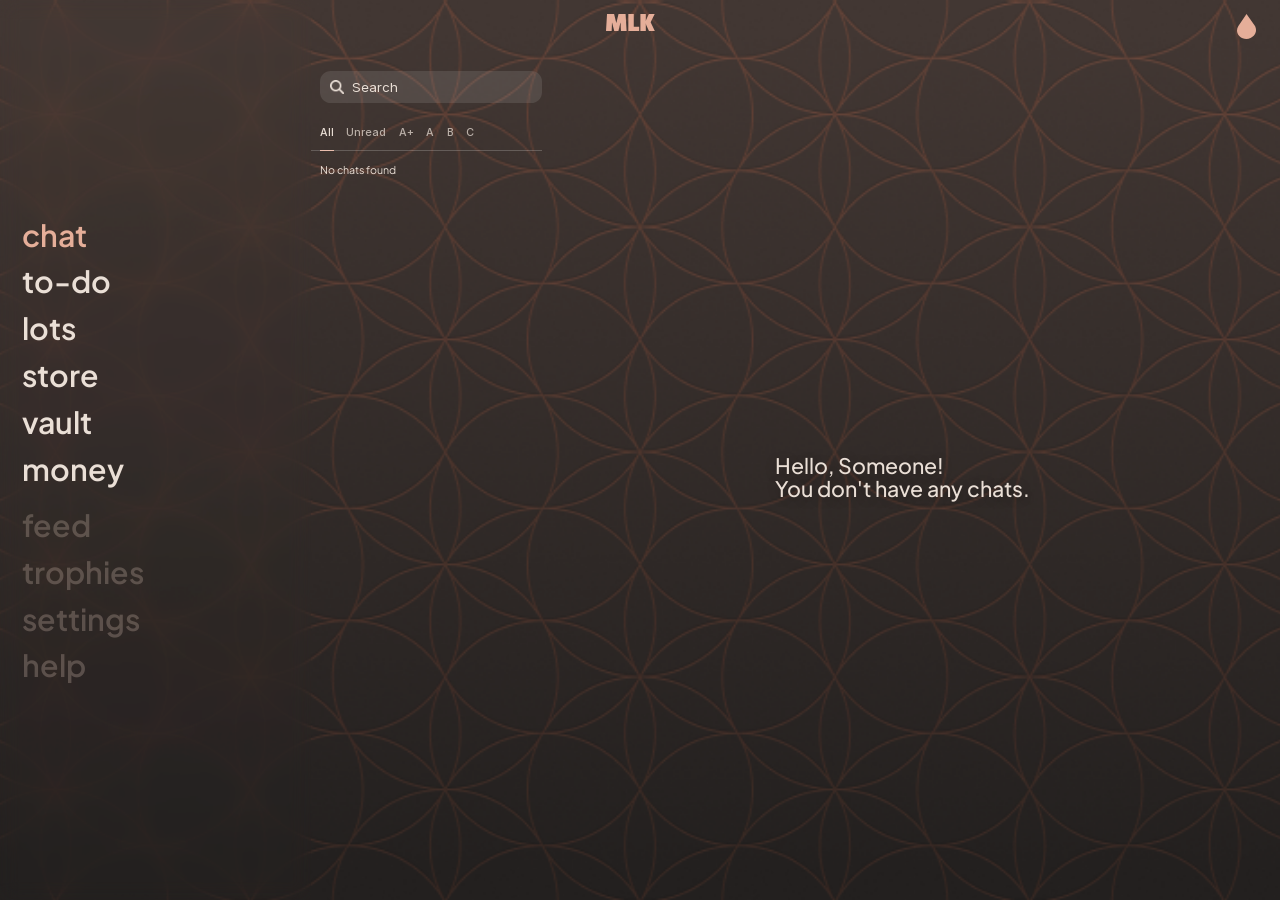
==== chat.html @ a5e42a2b "some" ====
<!doctype html>
<html lang="en">

<head>
    <meta charset="UTF-8" />
    <meta name="viewport" content="width=device-width, initial-scale=1.0" />
    <link rel="stylesheet" href="css/globals.css" />
    <link rel="stylesheet" href="css/sidebar-layout.css" />
    <link rel="stylesheet" href="css/chat.css" />
    <title>Chat</title>
</head>

<body class="generic-body">
    <main class="generic-canvas">
        <header class="page__header">
            <div></div>
            <img src="./images/mlk.svg" alt="MLK" class="page__logo" />

            <button class="generic-button-reset" type="button" aria-label="Profile indicator">
                <img class="page__droplet-icon" src="images/header-droplet.svg" alt="Droplet" />
            </button>
        </header>


        <section class="page" aria-label="Chat page">
            <aside class="page__sidebar" aria-label="Sidebar navigation">
                <nav class="navigation" aria-label="Main sections">
                    <ul class="generic-list-reset">
                        <li class="navigation__item navigation__item_group_1">
                            <a class="navigation__link navigation__link_state_active" href="chat.html">chat</a>
                        </li>
                        <li class="navigation__item navigation__item_group_1">
                            <a class="navigation__link" href="todo.html">to-do</a>
                        </li>
                        <li class="navigation__item navigation__item_group_1">
                            <a class="navigation__link" href="lots.html">lots</a>
                        </li>
                        <li class="navigation__item navigation__item_group_1">
                            <a class="navigation__link" href="store.html">store</a>
                        </li>
                        <li class="navigation__item navigation__item_group_1">
                            <a class="navigation__link" href="vault.html">vault</a>
                        </li>
                        <li class="navigation__item navigation__item_group_1">
                            <a class="navigation__link" href="money.html">money</a>
                        </li>

                        <div class="navigation__divider"></div>

                        <li class="navigation__item navigation__item_group_2">
                            <a class="navigation__link" href="feed.html">feed</a>
                        </li>
                        <li class="navigation__item navigation__item_group_2">
                            <a class="navigation__link" href="trophies.html">trophies</a>
                        </li>
                        <li class="navigation__item navigation__item_group_2">
                            <a class="navigation__link" href="settings.html">settings</a>
                        </li>
                        <li class="navigation__item navigation__item_group_2">
                            <a class="navigation__link" href="help.html">help</a>
                        </li>
                    </ul>
                </nav>
            </aside>


            <section class="page__workspace" aria-label="Chat workspace">
                <div class="page__content chat-page__content">
                    <section class="chat-toolbar" aria-label="Search and chat filters">
                        <div class="chat-toolbar__section">
                            <label class="chat-search" for="chat-search-input">
                                <img class="chat-search__icon" src="images/search-icon.png" alt="" />
                                <input id="chat-search-input" class="generic-input-reset chat-search__input" type="text"
                                    placeholder="Search" />
                            </label>
                        </div>

                        <ul class="generic-list-reset chat-filters" aria-label="Chat categories">
                            <li class="chat-filters__item chat-filters__item_state_active">All
                            </li>
                            <li class="chat-filters__item">Unread</li>
                            <li class="chat-filters__item">A+</li>
                            <li class="chat-filters__item">A</li>
                            <li class="chat-filters__item">B</li>
                            <li class="chat-filters__item">C</li>


                            <div class="chat-filters__line"></div>

                        </ul>

                        <div class="chat-toolbar__section">
                            <p class="typo typo_size_12 typo_color_primary">No chats found</p>
                        </div>
                    </section>

                    <section class="chat-content" aria-label="Chat content">
                        <div class="chat-empty-state" aria-live="polite">
                            <p class="chat-empty-state__line typo typo_size_24 typo_weight_500 typo_color_primary">
                                Hello, Someone!
                            </p>
                            <p class="chat-empty-state__line typo typo_size_24 typo_weight_500 typo_color_primary">
                                You don't have any chats.
                            </p>
                        </div>
                    </section>
                </div>
            </section>
        </section>
    </main>
</body>

</html>
---- css/globals.css ----
@import './fonts.css';


:root {
    /* Figma MLK tokens (node 395:5635) */
    /* Primary: #2C2425 | Secondary: #1F1A1B | Accent: #E3B6A5 */
    /* Text Primary: #F1EBE3 | Text Secondary: #A79A92 | Text Muted: #6B605D */
    /* Surface Glass: rgba(255, 255, 255, 0.12) | Divider: rgba(255, 255, 255, 0.2) */
    --color-primary: #2C2425;
    --color-secondary: #1F1A1B;
    --color-accent: #E5AE99;
    --color-chat-surface: var(--color-primary);
    --color-bg-primary: var(--color-primary);
    --color-bg-secondary: var(--color-secondary);
    --color-surface-soft: #5D504B;
    --color-surface-contrast: #EFE3D8;
    --color-text-primary: #EADFD6;
    --color-text-secondary: #A79A92;
    --color-text-muted: #A39187;
    --color-text-dark: #261F20;
    --color-line-soft: rgba(255, 255, 255, 0.2);
    --white-10: rgba(255, 255, 255, 0.1);
    --white-20: rgba(255, 255, 255, 0.2);
    --color-overlay-dark: rgba(0, 0, 0, 0.18);
    --shadow-soft: 0 1.2rem 3rem rgba(0, 0, 0, 0.25);

    --static-frame-width: 100%;
    --static-frame-height: 100dvh;
    --static-sidebar-width: 35rem;
}

* {
    box-sizing: border-box;
    margin: 0;
    padding: 0;
}

html {
    font-size: calc(100vw / (1920/10));
}

body {
    font-family: 'AdvancedLevel Inter', 'Segoe UI', sans-serif;
    color: var(--color-text-primary);
}

img {
    display: block;
    max-width: 100%;
}

button,
input {
    border: 0;
    font: inherit;
    color: inherit;
}

button,
a,
input,
textarea {
    transition: color 180ms ease, background-color 180ms ease, opacity 180ms ease, box-shadow 180ms ease;
}

.generic-body {
    min-width: var(--static-frame-width);
    min-height: var(--static-frame-height);
    background:
        radial-gradient(100% 140% at 0% 0%, #3B3132 0%, transparent 58%),
        linear-gradient(180deg, var(--color-bg-primary) 0%, var(--color-bg-secondary) 100%);
}

.generic-canvas {
    width: var(--static-frame-width);
    min-height: var(--static-frame-height);
    height: var(--static-frame-height);
    margin-inline: auto;
    display: flex;
    justify-content: flex-start;
    align-items: flex-start;
    overflow-x: hidden;
    position: relative;
    background-image: url("../images/bg-light.png");
    background-size: cover;
    background-position: center;
}

.generic-list-reset {
    list-style: none;
}

.generic-button-reset {
    cursor: pointer;
    border: 0;
    background: transparent;
    padding: 0;
}

.generic-button-reset:active {
    opacity: 1;
}

.generic-input-reset {
    border: 0;
    background: transparent;
    outline: none;
}

/* Shared surface helpers */
.ui-panel {
    border-radius: 2rem;
}

.ui-panel_tone_glass {
    background-color: var(--white-10);
}

.ui-scrollbar_hidden {
    -ms-overflow-style: none;
    scrollbar-width: none;
}

.ui-scrollbar_hidden::-webkit-scrollbar {
    display: none;
}

.ui-pill-button {
    border-radius: 3rem;
    cursor: pointer;
}

/* Typography system */
.typo {
    font-family: 'Plus Jakarta Sans', 'AdvancedLevel Inter', sans-serif;
    letter-spacing: 0;
}

.typo_family_inter {
    font-family: 'AdvancedLevel Inter', 'Segoe UI', sans-serif;
}

.typo_size_12 {
    font-size: 1.2rem;
    line-height: 1.44rem;
}

.typo_size_15 {
    font-size: 1.5rem;
    line-height: 1.8rem;
}

.typo_size_18 {
    font-size: 1.8rem;
    line-height: 2rem;
}

.typo_size_23 {
    font-size: 2.3rem;
    line-height: 2.5rem;
}

.typo_size_24 {
    font-size: 2.4rem;
    line-height: 2.6rem;
}

.typo_size_32 {
    font-size: 3.2rem;
    line-height: 3.3rem;
}

.typo_size_46 {
    font-size: 4.6rem;
    line-height: 4.5rem;
}

.typo_size_48 {
    font-size: 4.8rem;
    line-height: 4.5rem;
}

.typo_size_68 {
    font-size: 6.8rem;
    line-height: 6.4rem;
}

.typo_size_70 {
    font-size: 7rem;
    line-height: 6.38rem;
}

.typo_size_74 {
    font-size: 7.4rem;
    line-height: 6.4rem;
}

.typo_weight_400 {
    font-weight: 400;
}

.typo_weight_500 {
    font-weight: 500;
}

.typo_weight_700 {
    font-weight: 700;
}

.typo_color_primary {
    color: var(--color-text-primary);
}

.typo_color_secondary {
    color: var(--color-text-secondary);
}

.typo_color_dark {
    color: var(--color-text-dark);
}

.typo_color_white_muted {
    color: rgb(255, 255, 255, 50%);
}

@media screen and (max-width: 1512px) {
    html {
        font-size: calc(100vw / (1512/10));
    }
}

@media screen and (max-width: 1440px) {
    html {
        font-size: calc(100vw / (1440/10));
    }
}
---- css/sidebar-layout.css ----
.page__sidebar {
    position: relative;
    width: var(--static-sidebar-width);
    flex: 0 0 var(--static-sidebar-width);
    backdrop-filter: blur(1rem) opacity(0.9);
}

.navigation {
    padding-inline: 2.5rem;
    width: 100%;
    height: 100%;
    display: flex;
    flex-direction: column;
    justify-content: center;
    overflow-y: auto;
}

.navigation__item+.navigation__item {
    margin-top: 1rem;
}

.navigation__link {
    display: inline-block;
    text-decoration: none;
    font-size: 3.4rem;
    font-weight: 550;
    letter-spacing: 0;
    font-family: 'Plus Jakarta Sans';
    color: var(--color-text-primary);
}

.navigation__item_group_1 .navigation__link {
    color: var(--color-text-primary);
}

.navigation__item_group_2 .navigation__link {
    color: var(--color-text-muted);
    opacity: 0.4;
}

.navigation__item_group_2:hover .navigation__link {
    opacity: 1;
}

.navigation__link,
.navigation__link:visited {
    color: inherit;
}

.navigation__link.navigation__link_state_active {
    color: var(--color-accent);
    opacity: 1;
}

.navigation__link:hover {
    color: var(--color-accent);
}

.page__workspace {
    position: relative;
    width: calc(var(--static-frame-width) - var(--static-sidebar-width));
    height: 100%;
    flex: 1;
    display: flex;
    flex-direction: column;
    padding-top: 6rem;
}

.navigation__divider {
    height: 2rem;
}

.page__logo {
    height: 1.9rem;
}

.page__droplet-icon {
    width: 2.1rem;
    height: 2.8rem;
}

.page__header {
    position: fixed;
    top: 0;
    left: 0;
    width: 100%;
    height: 6rem;
    z-index: 9999;
    padding: 1.6rem 2.7rem;
    display: flex;
    justify-content: space-between;
}

.page__content {
    padding: 6rem 2rem 8rem 15rem;
}

.page {
    position: relative;
    width: var(--static-frame-width);
    height: 100%;
    display: flex;
    overflow: hidden;
}
---- css/chat.css ----
.chat-page__content {
    padding: 2rem 2rem 2rem 0;
}

.chat-toolbar {
    width: 26rem;
}

.chat-search {
    display: flex;
    align-items: center;
    gap: 0.9rem;
    height: 3.6rem;
    width: 25rem;
    padding: 1rem;
    border-radius: 1.2rem;
    background-color: var(--white-10);
    border: 0.1rem solid transparent;
}

.chat-search:focus-within {
    border-color: var(--white-20);
    box-shadow: var(--shadow-soft);
}

.chat-search__icon {
    width: 1.6rem;
    height: 1.6rem;
}

.chat-search__input {
    width: 100%;
    height: 100%;
    font-size: 1.5rem;
    font-family: "AdvancedLevel Inter";
    line-height: 1;
    color: var(--color-text-primary);
}

.chat-search__input::placeholder {
    color: var(--color-text-primary);
}

.chat-filters {
    display: flex;
    align-items: center;
    margin-block: 1.5rem;
    padding-left: 0.3rem;
    position: relative;
}

.chat-toolbar__section {
    margin-left: 1rem;
}

.chat-filters__item {
    font-size: 1.2rem;
    line-height: 1;
    color: var(--color-text-primary);
    font-weight: 500;
    margin-inline: .7rem;
    margin-block: 1.3rem;
    position: relative;
    cursor: pointer;
    opacity: 0.72;
}

.chat-filters__line {
    position: absolute;
    height: 0.1rem;
    width: 100%;
    background: var(--color-line-soft);
    left: 0;
    top: calc(100%);
}

.chat-filters__item_state_active::after {
    content: "";
    position: absolute;
    height: 0.1rem;
    width: 100%;
    background: var(--color-accent);
    left: 0;
    top: calc(100% + 1.3rem);
}

.chat-filters__item_state_active {
    color: var(--color-text-primary);
    opacity: 1;
}

.chat-empty-state {
    position: absolute;
    top: 0;
    bottom: 0;
    left: 0;
    right: 0;
    margin: auto;
    height: fit-content;
    width: fit-content;
}

.chat-empty-state__line {
    margin: 0;
    white-space: nowrap;
    text-shadow: 0 0.2rem 1.2rem rgba(0, 0, 0, 0.25);
}

.chat-page__content {
    display: flex;
    height: 100%;
}

.chat-content {
    flex: 1;
    height: 100%;
    position: relative;
}
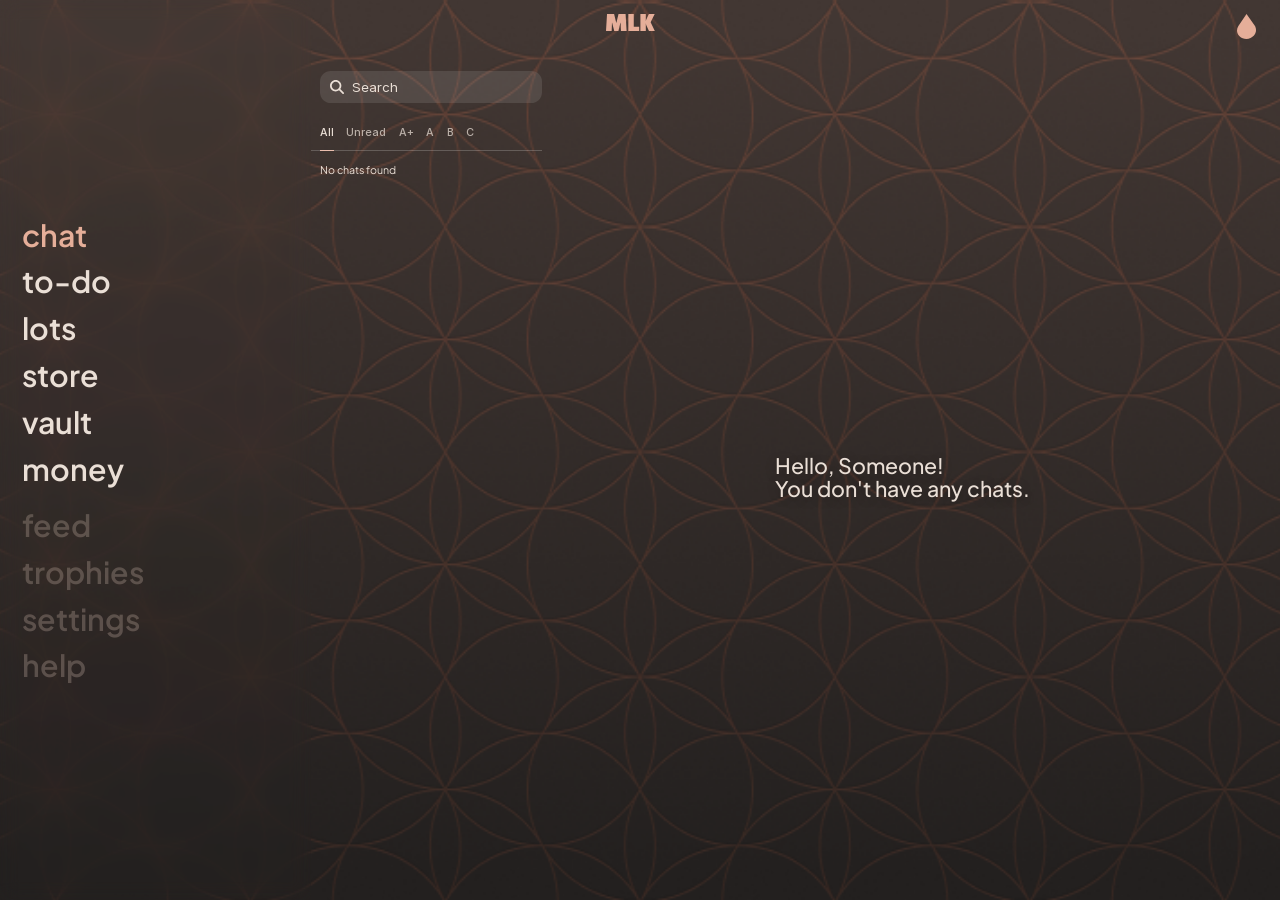
==== commit d33f6cbb: "some" ====
--- a/chat.html
+++ b/chat.html
@@ -69,7 +69,7 @@
                     <section class="chat-toolbar" aria-label="Search and chat filters">
                         <div class="chat-toolbar__section">
                             <label class="chat-search" for="chat-search-input">
-                                <img class="chat-search__icon" src="images/search-icon.png" alt="" />
+                                <img class="chat-search__icon" src="images/search-icon.svg" alt="" />
                                 <input id="chat-search-input" class="generic-input-reset chat-search__input" type="text"
                                     placeholder="Search" />
                             </label>
--- a/css/sidebar-layout.css
+++ b/css/sidebar-layout.css
@@ -7,12 +7,22 @@
 
 .navigation {
     padding-inline: 2.5rem;
+    padding-block: 2rem;
     width: 100%;
     height: 100%;
     display: flex;
     flex-direction: column;
-    justify-content: center;
+    justify-content: flex-start;
     overflow-y: auto;
+
+    &::-webkit-scrollbar {
+        display: none;
+    }
+}
+
+.navigation>.generic-list-reset {
+    width: 100%;
+    margin-block: auto;
 }
 
 .navigation__item+.navigation__item {
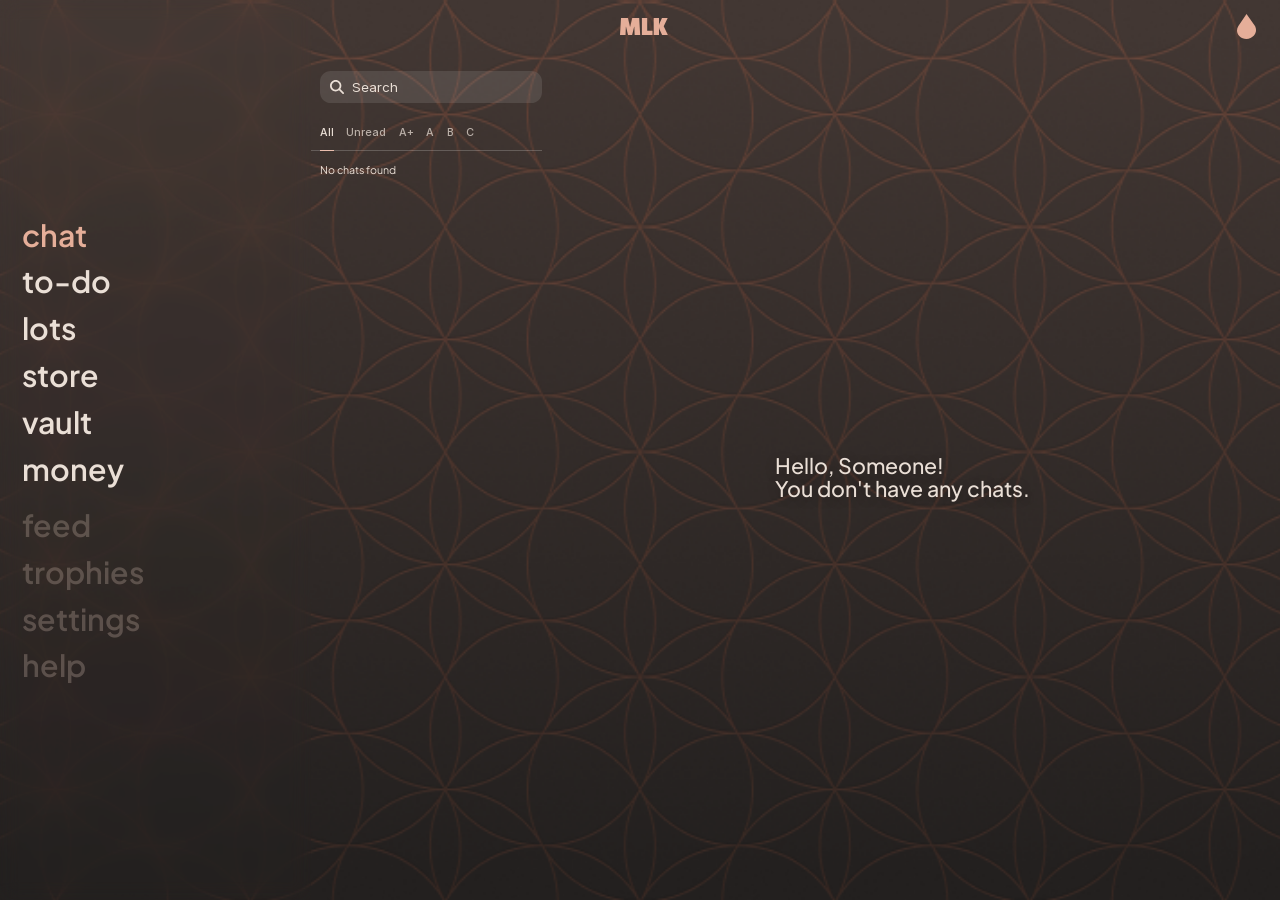
==== commit 58076470: "developed the sidebar logic" ====
--- a/chat.html
+++ b/chat.html
@@ -6,6 +6,7 @@
     <meta name="viewport" content="width=device-width, initial-scale=1.0" />
     <link rel="stylesheet" href="css/globals.css" />
     <link rel="stylesheet" href="css/sidebar-layout.css" />
+    <link rel="stylesheet" href="css/help-modal.css" />
     <link rel="stylesheet" href="css/chat.css" />
     <title>Chat</title>
 </head>
@@ -13,7 +14,12 @@
 <body class="generic-body">
     <main class="generic-canvas">
         <header class="page__header">
-            <div></div>
+            <button class="generic-button-reset layout-nav-toggle layout-nav-toggle_responsive" data-sidebar-toggle
+                type="button" aria-label="Toggle navigation menu" aria-expanded="false">
+                <span class="layout-nav-toggle__line"></span>
+                <span class="layout-nav-toggle__line"></span>
+                <span class="layout-nav-toggle__line"></span>
+            </button>
             <img src="./images/mlk.svg" alt="MLK" class="page__logo" />
 
             <button class="generic-button-reset" type="button" aria-label="Profile indicator">
@@ -22,8 +28,8 @@
         </header>
 
 
-        <section class="page" aria-label="Chat page">
-            <aside class="page__sidebar" aria-label="Sidebar navigation">
+        <section class="page" data-sidebar-layout="responsive" aria-label="Chat page">
+            <aside id="primary-sidebar" class="page__sidebar" data-sidebar-panel aria-label="Sidebar navigation">
                 <nav class="navigation" aria-label="Main sections">
                     <ul class="generic-list-reset">
                         <li class="navigation__item navigation__item_group_1">
@@ -57,7 +63,8 @@
                             <a class="navigation__link" href="settings.html">settings</a>
                         </li>
                         <li class="navigation__item navigation__item_group_2">
-                            <a class="navigation__link" href="help.html">help</a>
+                            <button class="navigation__link navigation__help-trigger generic-button-reset"
+                                type="button">help</button>
                         </li>
                     </ul>
                 </nav>
@@ -90,16 +97,16 @@
                         </ul>
 
                         <div class="chat-toolbar__section">
-                            <p class="typo typo_size_12 typo_color_primary">No chats found</p>
+                            <p class="type-12-primary">No chats found</p>
                         </div>
                     </section>
 
                     <section class="chat-content" aria-label="Chat content">
                         <div class="chat-empty-state" aria-live="polite">
-                            <p class="chat-empty-state__line typo typo_size_24 typo_weight_500 typo_color_primary">
+                            <p class="chat-empty-state__line type-24-500-primary">
                                 Hello, Someone!
                             </p>
-                            <p class="chat-empty-state__line typo typo_size_24 typo_weight_500 typo_color_primary">
+                            <p class="chat-empty-state__line type-24-500-primary">
                                 You don't have any chats.
                             </p>
                         </div>
@@ -108,6 +115,8 @@
             </section>
         </section>
     </main>
+    <script src="scripts/help-modal.js" defer></script>
+    <script src="scripts/sidebar-layout.js" defer></script>
 </body>
 
 </html>
--- a/css/globals.css
+++ b/css/globals.css
@@ -14,13 +14,31 @@
     --color-bg-secondary: var(--color-secondary);
     --color-surface-soft: #5D504B;
     --color-surface-contrast: #EFE3D8;
+    --color-surface-panel: #23201F;
+    --color-surface-panel-muted: #423733;
     --color-text-primary: #EADFD6;
     --color-text-secondary: #A79A92;
     --color-text-muted: #A39187;
     --color-text-dark: #261F20;
+    --color-highlight-blue: #0000FF;
+    --color-highlight-green: #71EB44;
+    --color-highlight-yellow: #FFDD24;
+    --color-bg-glow: #3B3132;
     --color-line-soft: rgba(255, 255, 255, 0.2);
     --white-10: rgba(255, 255, 255, 0.1);
+    --white-15: rgba(255, 255, 255, 0.15);
     --white-20: rgba(255, 255, 255, 0.2);
+    --white-30: rgba(255, 255, 255, 0.3);
+    --white-40: rgba(255, 255, 255, 0.4);
+    --white-50: rgba(255, 255, 255, 0.5);
+    --white-60: rgba(255, 255, 255, 0.6);
+    --white-70: rgba(255, 255, 255, 0.7);
+    --white-80: rgba(255, 255, 255, 0.8);
+    --white-90: rgba(255, 255, 255, 0.9);
+    --white-100: rgba(255, 255, 255, 1);
+    --black-08: rgba(0, 0, 0, 0.08);
+    --black-20: rgba(0, 0, 0, 0.2);
+    --black-25: rgba(0, 0, 0, 0.25);
     --color-overlay-dark: rgba(0, 0, 0, 0.18);
     --shadow-soft: 0 1.2rem 3rem rgba(0, 0, 0, 0.25);
 
@@ -67,7 +85,7 @@
     min-width: var(--static-frame-width);
     min-height: var(--static-frame-height);
     background:
-        radial-gradient(100% 140% at 0% 0%, #3B3132 0%, transparent 58%),
+        radial-gradient(100% 140% at 0% 0%, var(--color-bg-glow) 0%, transparent 58%),
         linear-gradient(180deg, var(--color-bg-primary) 0%, var(--color-bg-secondary) 100%);
 }
 
@@ -84,6 +102,25 @@
     background-image: url("../images/bg-light.png");
     background-size: cover;
     background-position: center;
+
+    &.dark-canvas {
+        background-image: url("../images/bg-dark.png");
+    }
+}
+
+.small-canvas {
+    width: var(--static-frame-width);
+    min-height: var(--static-frame-height);
+    height: var(--static-frame-height);
+    overflow-x: hidden;
+    position: relative;
+    background-image: url("../images/bg-light.png");
+    background-size: cover;
+    background-position: center;
+
+    &.dark-canvas {
+        background-image: url("../images/bg-dark.png");
+    }
 }
 
 .generic-list-reset {
@@ -105,6 +142,7 @@
     border: 0;
     background: transparent;
     outline: none;
+    padding: 0;
 }
 
 /* Shared surface helpers */
@@ -130,97 +168,164 @@
     cursor: pointer;
 }
 
-/* Typography system */
-.typo {
+/* Typography system: one class per text style */
+.type-12,
+.type-12-primary,
+.type-12-secondary,
+.type-12-muted,
+.type-15,
+.type-15-primary,
+.type-15-secondary,
+.type-15-muted,
+.type-15-500,
+.type-15-500-secondary,
+.type-15-500-dark,
+.type-15-700-primary,
+.type-18,
+.type-18-500-secondary,
+.type-23,
+.type-23-primary,
+.type-23-secondary,
+.type-23-500-primary,
+.type-24-500-primary,
+.type-46-500,
+.type-48-primary,
+.type-68-500,
+.type-68-500-primary,
+.type-70-500,
+.type-74-500 {
     font-family: 'Plus Jakarta Sans', 'AdvancedLevel Inter', sans-serif;
     letter-spacing: 0;
 }
 
-.typo_family_inter {
-    font-family: 'AdvancedLevel Inter', 'Segoe UI', sans-serif;
-}
-
-.typo_size_12 {
+.type-12,
+.type-12-primary,
+.type-12-secondary,
+.type-12-muted {
     font-size: 1.2rem;
     line-height: 1.44rem;
-}
-
-.typo_size_15 {
+    font-weight: 400;
+}
+
+.type-15,
+.type-15-primary,
+.type-15-secondary,
+.type-15-muted,
+.type-15-500,
+.type-15-500-secondary,
+.type-15-500-dark,
+.type-15-700-primary {
     font-size: 1.5rem;
     line-height: 1.8rem;
 }
 
-.typo_size_18 {
+.type-15,
+.type-15-primary,
+.type-15-secondary,
+.type-15-muted {
+    font-weight: 400;
+}
+
+.type-15-500,
+.type-15-500-secondary,
+.type-15-500-dark,
+.type-18-500-secondary,
+.type-23-500-primary,
+.type-24-500-primary,
+.type-46-500,
+.type-68-500,
+.type-68-500-primary,
+.type-70-500,
+.type-74-500 {
+    font-weight: 500;
+}
+
+.type-15-700-primary {
+    font-weight: 700;
+}
+
+.type-18,
+.type-18-500-secondary {
     font-size: 1.8rem;
     line-height: 2rem;
 }
 
-.typo_size_23 {
+.type-18 {
+    font-weight: 400;
+}
+
+.type-23,
+.type-23-primary,
+.type-23-secondary,
+.type-23-500-primary {
     font-size: 2.3rem;
     line-height: 2.5rem;
 }
 
-.typo_size_24 {
+.type-23,
+.type-23-primary,
+.type-23-secondary,
+.type-48-primary {
+    font-weight: 400;
+}
+
+.type-24-500-primary {
     font-size: 2.4rem;
     line-height: 2.6rem;
 }
 
-.typo_size_32 {
-    font-size: 3.2rem;
-    line-height: 3.3rem;
-}
-
-.typo_size_46 {
+.type-46-500 {
     font-size: 4.6rem;
     line-height: 4.5rem;
 }
 
-.typo_size_48 {
+.type-48-primary {
     font-size: 4.8rem;
     line-height: 4.5rem;
 }
 
-.typo_size_68 {
+.type-68-500,
+.type-68-500-primary {
     font-size: 6.8rem;
     line-height: 6.4rem;
 }
 
-.typo_size_70 {
+.type-70-500 {
     font-size: 7rem;
     line-height: 6.38rem;
 }
 
-.typo_size_74 {
+.type-74-500 {
     font-size: 7.4rem;
     line-height: 6.4rem;
 }
 
-.typo_weight_400 {
-    font-weight: 400;
-}
-
-.typo_weight_500 {
-    font-weight: 500;
-}
-
-.typo_weight_700 {
-    font-weight: 700;
-}
-
-.typo_color_primary {
+.type-12-primary,
+.type-15-primary,
+.type-15-700-primary,
+.type-23-primary,
+.type-23-500-primary,
+.type-24-500-primary,
+.type-48-primary,
+.type-68-500-primary {
     color: var(--color-text-primary);
 }
 
-.typo_color_secondary {
+.type-12-secondary,
+.type-15-secondary,
+.type-15-500-secondary,
+.type-18-500-secondary,
+.type-23-secondary {
     color: var(--color-text-secondary);
 }
 
-.typo_color_dark {
+.type-15-500-dark {
     color: var(--color-text-dark);
 }
 
-.typo_color_white_muted {
-    color: rgb(255, 255, 255, 50%);
+.type-12-muted,
+.type-15-muted {
+    color: var(--white-50);
 }
 
 @media screen and (max-width: 1512px) {
--- a/css/sidebar-layout.css
+++ b/css/sidebar-layout.css
@@ -1,23 +1,38 @@
+:root {
+    --layout-header-height: 6rem;
+    --layout-sidebar-width: var(--static-sidebar-width);
+    --layout-sidebar-compact-width: 29rem;
+    --layout-sidebar-slide-duration: 260ms;
+    --layout-toggle-duration: 220ms;
+}
+
+.page {
+    position: relative;
+    width: var(--static-frame-width);
+    height: 100%;
+    display: flex;
+    overflow: hidden;
+}
+
 .page__sidebar {
     position: relative;
-    width: var(--static-sidebar-width);
-    flex: 0 0 var(--static-sidebar-width);
+    width: var(--layout-sidebar-width);
+    flex: 0 0 var(--layout-sidebar-width);
     backdrop-filter: blur(1rem) opacity(0.9);
 }
 
 .navigation {
-    padding-inline: 2.5rem;
-    padding-block: 2rem;
     width: 100%;
     height: 100%;
+    padding: 2rem 2.5rem;
     display: flex;
     flex-direction: column;
     justify-content: flex-start;
     overflow-y: auto;
-
-    &::-webkit-scrollbar {
-        display: none;
-    }
+}
+
+.navigation::-webkit-scrollbar {
+    display: none;
 }
 
 .navigation>.generic-list-reset {
@@ -39,6 +54,11 @@
     color: var(--color-text-primary);
 }
 
+button.navigation__link {
+    appearance: none;
+    text-align: left;
+}
+
 .navigation__item_group_1 .navigation__link {
     color: var(--color-text-primary);
 }
@@ -66,27 +86,18 @@
     color: var(--color-accent);
 }
 
+.navigation__divider {
+    height: 2rem;
+}
+
 .page__workspace {
     position: relative;
-    width: calc(var(--static-frame-width) - var(--static-sidebar-width));
+    width: calc(var(--static-frame-width) - var(--layout-sidebar-width));
     height: 100%;
     flex: 1;
     display: flex;
     flex-direction: column;
-    padding-top: 6rem;
-}
-
-.navigation__divider {
-    height: 2rem;
-}
-
-.page__logo {
-    height: 1.9rem;
-}
-
-.page__droplet-icon {
-    width: 2.1rem;
-    height: 2.8rem;
+    padding-top: var(--layout-header-height);
 }
 
 .page__header {
@@ -94,21 +105,178 @@
     top: 0;
     left: 0;
     width: 100%;
-    height: 6rem;
+    height: var(--layout-header-height);
     z-index: 9999;
     padding: 1.6rem 2.7rem;
     display: flex;
+    align-items: center;
     justify-content: space-between;
+}
+
+.page__logo {
+    height: 1.9rem;
+}
+
+.page__droplet-icon {
+    width: 2.1rem;
+    height: 2.8rem;
 }
 
 .page__content {
     padding: 6rem 2rem 8rem 15rem;
 }
 
-.page {
-    position: relative;
-    width: var(--static-frame-width);
-    height: 100%;
-    display: flex;
-    overflow: hidden;
-}+.layout-nav-toggle {
+    width: 3rem;
+    height: 4rem;
+    border-radius: 1rem;
+    background-color: var(--color-surface-panel);
+    display: inline-flex;
+    align-items: center;
+    justify-content: center;
+    flex-direction: column;
+    gap: 0.3rem;
+}
+
+.layout-nav-toggle__line {
+    width: 1.2rem;
+    height: 0.2rem;
+    border-radius: 0.2rem;
+    background-color: var(--color-accent);
+    transform-origin: center;
+    transition: transform var(--layout-toggle-duration) ease, opacity var(--layout-toggle-duration) ease;
+}
+
+.layout-nav-toggle_responsive {
+    visibility: hidden;
+    pointer-events: none;
+    opacity: 0;
+}
+
+.layout-nav-toggle[aria-expanded="true"] .layout-nav-toggle__line:nth-child(1) {
+    transform: translateY(0.5rem) rotate(45deg);
+}
+
+.layout-nav-toggle[aria-expanded="true"] .layout-nav-toggle__line:nth-child(2) {
+    opacity: 0;
+}
+
+.layout-nav-toggle[aria-expanded="true"] .layout-nav-toggle__line:nth-child(3) {
+    transform: translateY(-0.5rem) rotate(-45deg);
+}
+
+.small-canvas__header {
+    display: flex;
+    align-items: center;
+    justify-content: space-between;
+    padding: 1rem 3rem;
+    width: 100%;
+    height: var(--layout-header-height);
+}
+
+.small-canvas__header-menu-button {
+    width: 3rem;
+    height: 4rem;
+    border-radius: 1rem;
+    cursor: pointer;
+    background-color: var(--color-surface-panel);
+    display: flex;
+    align-items: center;
+    justify-content: center;
+    flex-direction: column;
+    gap: 0.3rem;
+}
+
+.small-canvas__header-menu-button-line {
+    width: 1rem;
+    height: 0.2rem;
+    border-radius: 0.2rem;
+    background-color: var(--color-accent);
+}
+
+.small-canvas__header-logo {
+    width: 5.5rem;
+    height: 1.9rem;
+}
+
+.small-canvas__header-droplet-icon {
+    width: 2.1rem;
+    height: 2.8rem;
+}
+
+[data-sidebar-layout="compact"] .page__sidebar {
+    position: fixed;
+    top: var(--layout-header-height);
+    left: 0;
+    width: var(--layout-sidebar-compact-width);
+    height: calc(100dvh - var(--layout-header-height));
+    flex: none;
+    z-index: 9800;
+    transform: translateX(-105%);
+    opacity: 0;
+    pointer-events: none;
+    transition: transform var(--layout-sidebar-slide-duration) ease, opacity var(--layout-sidebar-slide-duration) ease;
+
+    mask-image: linear-gradient(to right, black 60%, transparent 100%);
+    -webkit-mask-image: linear-gradient(to right, black 60%, transparent 100%);
+}
+
+[data-sidebar-layout="compact"] .navigation {
+    padding-inline: 2rem;
+}
+
+[data-sidebar-layout="compact"] .navigation__link {
+    font-size: 3rem;
+}
+
+[data-sidebar-layout="compact"].sidebar-layout_open .page__sidebar {
+    transform: translateX(0);
+    opacity: 1;
+    pointer-events: auto;
+}
+
+/* TODO: Uncomment this as soon as the responsive layout is implemented */
+/* @media screen and (max-width: 1366px) {
+    .layout-nav-toggle_responsive {
+        visibility: visible;
+        pointer-events: auto;
+        opacity: 1;
+    }
+
+    [data-sidebar-layout="responsive"] .page__workspace {
+        width: 100%;
+    }
+
+    [data-sidebar-layout="responsive"] .page__sidebar {
+        position: fixed;
+        top: var(--layout-header-height);
+        left: 0;
+        width: var(--layout-sidebar-compact-width);
+        height: calc(100dvh - var(--layout-header-height));
+        flex: none;
+        z-index: 9800;
+        background: linear-gradient(90deg,
+                rgba(35, 32, 31, 0.92) 0%,
+                rgba(35, 32, 31, 0.78) 55%,
+                rgba(35, 32, 31, 0.58) 100%);
+        backdrop-filter: blur(1rem);
+        transform: translateX(-105%);
+        opacity: 0;
+        pointer-events: none;
+        transition: transform var(--layout-sidebar-slide-duration) ease, opacity var(--layout-sidebar-slide-duration) ease;
+    }
+
+    [data-sidebar-layout="responsive"] .navigation {
+        padding-inline: 2rem;
+    }
+
+    [data-sidebar-layout="responsive"] .navigation__link {
+        font-size: 3rem;
+    }
+
+    [data-sidebar-layout="responsive"].sidebar-layout_open .page__sidebar {
+        transform: translateX(0);
+        opacity: 1;
+        pointer-events: auto;
+    }
+} */
--- a/css/help-modal.css
+++ b/css/help-modal.css
@@ -0,0 +1,136 @@
+.messages-modal {
+    position: fixed;
+    right: 2rem;
+    bottom: 2rem;
+    width: 40rem;
+    height: 70.4rem;
+    border-radius: 2.4rem;
+    background-color: var(--color-surface-contrast);
+    display: flex;
+    flex-direction: column;
+    z-index: 10000;
+    transition: opacity 160ms ease, transform 160ms ease;
+}
+
+.messages-modal_hidden {
+    display: none;
+    opacity: 0;
+    pointer-events: none;
+    transform: translateY(1.2rem);
+}
+
+.messages-modal__header {
+    width: 100%;
+    height: 5.3rem;
+    border-radius: 2.4rem 2.4rem 0 0;
+    display: flex;
+    justify-content: space-between;
+    align-items: center;
+    padding: 1.5rem 2.3rem;
+}
+
+.messages-modal__title {
+    letter-spacing: 0;
+}
+
+.messages-modal__close-btn {
+    cursor: pointer;
+}
+
+.messages-modal__close-icon {
+    width: 1.6rem;
+    height: 1.6rem;
+}
+
+.messages-modal__body {
+    border-block: .1rem solid var(--black-08);
+    height: 100%;
+    display: flex;
+    flex-direction: column;
+    justify-content: space-between;
+    align-items: center;
+    padding: 2rem;
+}
+
+.messages-modal__body-content {
+    display: flex;
+    flex-direction: column;
+    align-items: center;
+    gap: 2rem;
+}
+
+.messages-modal__body-icon {
+    width: 3.2rem;
+    height: 3.2rem;
+}
+
+.messages-modal__body-info {
+    letter-spacing: 0;
+}
+
+.messages-modal__body-description {
+    line-height: 2rem;
+    letter-spacing: 0;
+}
+
+.messages-modal__body-button {
+    padding: 1.1rem 1.6rem;
+    border-radius: 1rem;
+    background-color: var(--color-accent);
+    max-width: fit-content;
+    display: flex;
+    align-items: center;
+    gap: 1.6rem;
+    cursor: pointer;
+}
+
+.messages-modal__body-button-icon {
+    width: 1.6rem;
+    height: 1.6rem;
+}
+
+.messages-modal__footer {
+    height: 8rem;
+    display: flex;
+    border-radius: 0 0 2.4rem 2.4rem;
+}
+
+.messages-modal__footer-tab {
+    width: 50%;
+    height: 100%;
+    display: flex;
+    flex-direction: column;
+    align-items: center;
+    justify-content: center;
+    gap: 0.8rem;
+    cursor: pointer;
+}
+
+.messages-modal__footer-tab-img {
+    width: 2.4rem;
+    height: 2.4rem;
+}
+
+.messages-modal__footer-tab-text {
+    line-height: 2rem;
+    letter-spacing: 0;
+}
+
+@media screen and (max-width: 1024px) {
+    .messages-modal {
+        width: min(40rem, calc(100% - 3.2rem));
+        height: 64rem;
+        right: 1.6rem;
+        bottom: 1.6rem;
+    }
+}
+
+@media screen and (max-width: 700px) {
+    .messages-modal {
+        width: calc(100% - 2rem);
+        right: 1rem;
+        left: 1rem;
+        bottom: 1rem;
+        height: 58rem;
+    }
+}
--- a/css/chat.css
+++ b/css/chat.css
@@ -103,7 +103,7 @@
 .chat-empty-state__line {
     margin: 0;
     white-space: nowrap;
-    text-shadow: 0 0.2rem 1.2rem rgba(0, 0, 0, 0.25);
+    text-shadow: 0 0.2rem 1.2rem var(--black-25);
 }
 
 .chat-page__content {
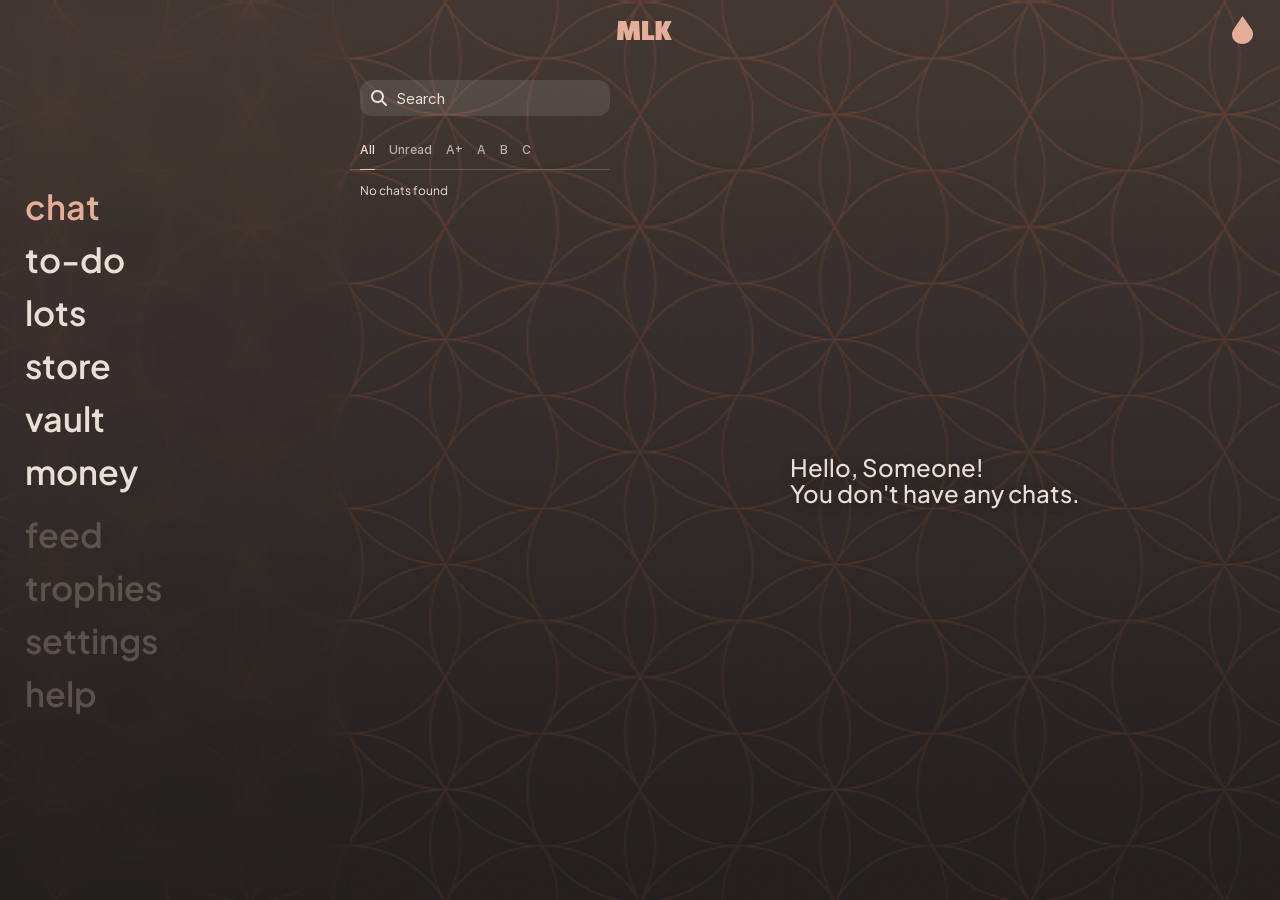
==== commit 7f25a19c: "chat and todo responsiveness Co-authored-by: Copilot <copilot@github.com>" ====
--- a/chat.html
+++ b/chat.html
@@ -8,6 +8,7 @@
     <link rel="stylesheet" href="css/sidebar-layout.css" />
     <link rel="stylesheet" href="css/help-modal.css" />
     <link rel="stylesheet" href="css/chat.css" />
+    <link rel="icon" type="image/png" href="./images/mlk.png" />
     <title>Chat</title>
 </head>
 
@@ -97,7 +98,7 @@
                         </ul>
 
                         <div class="chat-toolbar__section">
-                            <p class="type-12-primary">No chats found</p>
+                            <p class="type-12-primary chat-toolbar__message">No chats found</p>
                         </div>
                     </section>
 
--- a/css/globals.css
+++ b/css/globals.css
@@ -1,171 +1,180 @@
-@import './fonts.css';
-
+@import "./fonts.css";
 
 :root {
-    /* Figma MLK tokens (node 395:5635) */
-    /* Primary: #2C2425 | Secondary: #1F1A1B | Accent: #E3B6A5 */
-    /* Text Primary: #F1EBE3 | Text Secondary: #A79A92 | Text Muted: #6B605D */
-    /* Surface Glass: rgba(255, 255, 255, 0.12) | Divider: rgba(255, 255, 255, 0.2) */
-    --color-primary: #2C2425;
-    --color-secondary: #1F1A1B;
-    --color-accent: #E5AE99;
-    --color-chat-surface: var(--color-primary);
-    --color-bg-primary: var(--color-primary);
-    --color-bg-secondary: var(--color-secondary);
-    --color-surface-soft: #5D504B;
-    --color-surface-contrast: #EFE3D8;
-    --color-surface-panel: #23201F;
-    --color-surface-panel-muted: #423733;
-    --color-text-primary: #EADFD6;
-    --color-text-secondary: #A79A92;
-    --color-text-muted: #A39187;
-    --color-text-dark: #261F20;
-    --color-highlight-blue: #0000FF;
-    --color-highlight-green: #71EB44;
-    --color-highlight-yellow: #FFDD24;
-    --color-bg-glow: #3B3132;
-    --color-line-soft: rgba(255, 255, 255, 0.2);
-    --white-10: rgba(255, 255, 255, 0.1);
-    --white-15: rgba(255, 255, 255, 0.15);
-    --white-20: rgba(255, 255, 255, 0.2);
-    --white-30: rgba(255, 255, 255, 0.3);
-    --white-40: rgba(255, 255, 255, 0.4);
-    --white-50: rgba(255, 255, 255, 0.5);
-    --white-60: rgba(255, 255, 255, 0.6);
-    --white-70: rgba(255, 255, 255, 0.7);
-    --white-80: rgba(255, 255, 255, 0.8);
-    --white-90: rgba(255, 255, 255, 0.9);
-    --white-100: rgba(255, 255, 255, 1);
-    --black-08: rgba(0, 0, 0, 0.08);
-    --black-20: rgba(0, 0, 0, 0.2);
-    --black-25: rgba(0, 0, 0, 0.25);
-    --color-overlay-dark: rgba(0, 0, 0, 0.18);
-    --shadow-soft: 0 1.2rem 3rem rgba(0, 0, 0, 0.25);
-
-    --static-frame-width: 100%;
-    --static-frame-height: 100dvh;
-    --static-sidebar-width: 35rem;
+  /* Figma MLK tokens (node 395:5635) */
+  /* Primary: #2C2425 | Secondary: #1F1A1B | Accent: #E3B6A5 */
+  /* Text Primary: #F1EBE3 | Text Secondary: #A79A92 | Text Muted: #6B605D */
+  /* Surface Glass: rgba(255, 255, 255, 0.12) | Divider: rgba(255, 255, 255, 0.2) */
+  --color-primary: #2c2425;
+  --color-secondary: #1f1a1b;
+  --color-accent: #e5ae99;
+  --color-chat-surface: var(--color-primary);
+  --color-bg-primary: var(--color-primary);
+  --color-bg-secondary: var(--color-secondary);
+  --color-surface-soft: #5d504b;
+  --color-surface-contrast: #efe3d8;
+  --color-surface-panel: #23201f;
+  --color-surface-panel-muted: #423733;
+  --color-text-primary: #eadfd6;
+  --color-text-secondary: #a79a92;
+  --color-text-muted: #a39187;
+  --color-text-dark: #261f20;
+  --color-highlight-blue: #0000ff;
+  --color-highlight-green: #71eb44;
+  --color-highlight-yellow: #ffdd24;
+  --color-bg-glow: #3b3132;
+  --color-line-soft: rgba(255, 255, 255, 0.2);
+  --white-10: rgba(255, 255, 255, 0.1);
+  --white-15: rgba(255, 255, 255, 0.15);
+  --white-20: rgba(255, 255, 255, 0.2);
+  --white-30: rgba(255, 255, 255, 0.3);
+  --white-40: rgba(255, 255, 255, 0.4);
+  --white-50: rgba(255, 255, 255, 0.5);
+  --white-60: rgba(255, 255, 255, 0.6);
+  --white-70: rgba(255, 255, 255, 0.7);
+  --white-80: rgba(255, 255, 255, 0.8);
+  --white-90: rgba(255, 255, 255, 0.9);
+  --white-100: rgba(255, 255, 255, 1);
+  --black-08: rgba(0, 0, 0, 0.08);
+  --black-20: rgba(0, 0, 0, 0.2);
+  --black-25: rgba(0, 0, 0, 0.25);
+  --color-overlay-dark: rgba(0, 0, 0, 0.18);
+  --shadow-soft: 0 1.2rem 3rem rgba(0, 0, 0, 0.25);
+
+  --static-frame-width: 100%;
+  --static-frame-height: 100dvh;
+  --static-sidebar-width: 35rem;
 }
 
 * {
-    box-sizing: border-box;
-    margin: 0;
-    padding: 0;
+  box-sizing: border-box;
+  margin: 0;
+  padding: 0;
 }
 
 html {
-    font-size: calc(100vw / (1920/10));
+  /* font-size: calc(100vw / (1920 / 10)); */
+  font-size: 62.5%;
 }
 
 body {
-    font-family: 'AdvancedLevel Inter', 'Segoe UI', sans-serif;
-    color: var(--color-text-primary);
+  font-family: "AdvancedLevel Inter", "Segoe UI", sans-serif;
+  color: var(--color-text-primary);
+  overflow-wrap: break-word;
 }
 
 img {
-    display: block;
-    max-width: 100%;
+  display: block;
+  max-width: 100%;
 }
 
 button,
 input {
-    border: 0;
-    font: inherit;
-    color: inherit;
+  border: 0;
+  font: inherit;
+  color: inherit;
 }
 
 button,
 a,
 input,
 textarea {
-    transition: color 180ms ease, background-color 180ms ease, opacity 180ms ease, box-shadow 180ms ease;
+  transition:
+    color 180ms ease,
+    background-color 180ms ease,
+    opacity 180ms ease,
+    box-shadow 180ms ease;
 }
 
 .generic-body {
-    min-width: var(--static-frame-width);
-    min-height: var(--static-frame-height);
-    background:
-        radial-gradient(100% 140% at 0% 0%, var(--color-bg-glow) 0%, transparent 58%),
-        linear-gradient(180deg, var(--color-bg-primary) 0%, var(--color-bg-secondary) 100%);
+  min-width: var(--static-frame-width);
+  min-height: var(--static-frame-height);
+  background:
+    radial-gradient(100% 140% at 0% 0%,
+      var(--color-bg-glow) 0%,
+      transparent 58%),
+    linear-gradient(180deg,
+      var(--color-bg-primary) 0%,
+      var(--color-bg-secondary) 100%);
 }
 
 .generic-canvas {
-    width: var(--static-frame-width);
-    min-height: var(--static-frame-height);
-    height: var(--static-frame-height);
-    margin-inline: auto;
-    display: flex;
-    justify-content: flex-start;
-    align-items: flex-start;
-    overflow-x: hidden;
-    position: relative;
-    background-image: url("../images/bg-light.png");
-    background-size: cover;
-    background-position: center;
-
-    &.dark-canvas {
-        background-image: url("../images/bg-dark.png");
-    }
+  width: var(--static-frame-width);
+  min-height: var(--static-frame-height);
+  height: var(--static-frame-height);
+  margin-inline: auto;
+  display: flex;
+  justify-content: flex-start;
+  align-items: flex-start;
+  overflow-x: hidden;
+  position: relative;
+  background-image: url("../images/bg-light.png");
+  background-size: cover;
+  background-position: center;
+
+  &.dark-canvas {
+    background-image: url("../images/bg-dark.png");
+  }
 }
 
 .small-canvas {
-    width: var(--static-frame-width);
-    min-height: var(--static-frame-height);
-    height: var(--static-frame-height);
-    overflow-x: hidden;
-    position: relative;
-    background-image: url("../images/bg-light.png");
-    background-size: cover;
-    background-position: center;
-
-    &.dark-canvas {
-        background-image: url("../images/bg-dark.png");
-    }
+  width: var(--static-frame-width);
+  min-height: var(--static-frame-height);
+  height: var(--static-frame-height);
+  overflow-x: hidden;
+  position: relative;
+  background-image: url("../images/bg-light.png");
+  background-size: cover;
+  background-position: center;
+
+  &.dark-canvas {
+    background-image: url("../images/bg-dark.png");
+  }
 }
 
 .generic-list-reset {
-    list-style: none;
+  list-style: none;
 }
 
 .generic-button-reset {
-    cursor: pointer;
-    border: 0;
-    background: transparent;
-    padding: 0;
+  cursor: pointer;
+  border: 0;
+  background: transparent;
+  padding: 0;
 }
 
 .generic-button-reset:active {
-    opacity: 1;
+  opacity: 1;
 }
 
 .generic-input-reset {
-    border: 0;
-    background: transparent;
-    outline: none;
-    padding: 0;
+  border: 0;
+  background: transparent;
+  outline: none;
+  padding: 0;
 }
 
 /* Shared surface helpers */
 .ui-panel {
-    border-radius: 2rem;
+  border-radius: 2rem;
 }
 
 .ui-panel_tone_glass {
-    background-color: var(--white-10);
+  background-color: var(--white-10);
 }
 
 .ui-scrollbar_hidden {
-    -ms-overflow-style: none;
-    scrollbar-width: none;
+  -ms-overflow-style: none;
+  scrollbar-width: none;
 }
 
 .ui-scrollbar_hidden::-webkit-scrollbar {
-    display: none;
+  display: none;
 }
 
 .ui-pill-button {
-    border-radius: 3rem;
-    cursor: pointer;
+  border-radius: 3rem;
+  cursor: pointer;
 }
 
 /* Typography system: one class per text style */
@@ -194,17 +203,17 @@
 .type-68-500-primary,
 .type-70-500,
 .type-74-500 {
-    font-family: 'Plus Jakarta Sans', 'AdvancedLevel Inter', sans-serif;
-    letter-spacing: 0;
+  font-family: "Plus Jakarta Sans", "AdvancedLevel Inter", sans-serif;
+  letter-spacing: 0;
 }
 
 .type-12,
 .type-12-primary,
 .type-12-secondary,
 .type-12-muted {
-    font-size: 1.2rem;
-    line-height: 1.44rem;
-    font-weight: 400;
+  font-size: 1.2rem;
+  line-height: 1.44rem;
+  font-weight: 400;
 }
 
 .type-15,
@@ -215,15 +224,15 @@
 .type-15-500-secondary,
 .type-15-500-dark,
 .type-15-700-primary {
-    font-size: 1.5rem;
-    line-height: 1.8rem;
+  font-size: 1.5rem;
+  line-height: 1.8rem;
 }
 
 .type-15,
 .type-15-primary,
 .type-15-secondary,
 .type-15-muted {
-    font-weight: 400;
+  font-weight: 400;
 }
 
 .type-15-500,
@@ -237,67 +246,67 @@
 .type-68-500-primary,
 .type-70-500,
 .type-74-500 {
-    font-weight: 500;
+  font-weight: 500;
 }
 
 .type-15-700-primary {
-    font-weight: 700;
+  font-weight: 700;
 }
 
 .type-18,
 .type-18-500-secondary {
-    font-size: 1.8rem;
-    line-height: 2rem;
+  font-size: 1.8rem;
+  line-height: 2rem;
 }
 
 .type-18 {
-    font-weight: 400;
+  font-weight: 400;
 }
 
 .type-23,
 .type-23-primary,
 .type-23-secondary,
 .type-23-500-primary {
-    font-size: 2.3rem;
-    line-height: 2.5rem;
+  font-size: 2.3rem;
+  line-height: 2.5rem;
 }
 
 .type-23,
 .type-23-primary,
 .type-23-secondary,
 .type-48-primary {
-    font-weight: 400;
+  font-weight: 400;
 }
 
 .type-24-500-primary {
-    font-size: 2.4rem;
-    line-height: 2.6rem;
+  font-size: 2.4rem;
+  line-height: 2.6rem;
 }
 
 .type-46-500 {
-    font-size: 4.6rem;
-    line-height: 4.5rem;
+  font-size: 4.6rem;
+  line-height: 4.5rem;
 }
 
 .type-48-primary {
-    font-size: 4.8rem;
-    line-height: 4.5rem;
+  font-size: 4.8rem;
+  line-height: 4.5rem;
 }
 
 .type-68-500,
 .type-68-500-primary {
-    font-size: 6.8rem;
-    line-height: 6.4rem;
+  font-size: 6.8rem;
+  line-height: 6.4rem;
 }
 
 .type-70-500 {
-    font-size: 7rem;
-    line-height: 6.38rem;
+  font-size: 7rem;
+  line-height: 6.38rem;
 }
 
 .type-74-500 {
-    font-size: 7.4rem;
-    line-height: 6.4rem;
+  font-size: 7.4rem;
+  line-height: 6.4rem;
 }
 
 .type-12-primary,
@@ -308,7 +317,7 @@
 .type-24-500-primary,
 .type-48-primary,
 .type-68-500-primary {
-    color: var(--color-text-primary);
+  color: var(--color-text-primary);
 }
 
 .type-12-secondary,
@@ -316,26 +325,32 @@
 .type-15-500-secondary,
 .type-18-500-secondary,
 .type-23-secondary {
-    color: var(--color-text-secondary);
+  color: var(--color-text-secondary);
 }
 
 .type-15-500-dark {
-    color: var(--color-text-dark);
+  color: var(--color-text-dark);
 }
 
 .type-12-muted,
 .type-15-muted {
-    color: var(--white-50);
-}
-
-@media screen and (max-width: 1512px) {
-    html {
-        font-size: calc(100vw / (1512/10));
-    }
+  color: var(--white-50);
+}
+
+/* @media screen and (max-width: 1512px) {
+  html {
+    font-size: calc(100vw / (1512 / 10));
+  }
 }
 
 @media screen and (max-width: 1440px) {
-    html {
-        font-size: calc(100vw / (1440/10));
-    }
-}+  html {
+    font-size: calc(100vw / (1440 / 10));
+  }
+}
+
+@media screen and (max-width: 1200px) {
+  html {
+    font-size: calc(100vw / (1200 / 10));
+  }
+} */
--- a/css/sidebar-layout.css
+++ b/css/sidebar-layout.css
@@ -179,12 +179,16 @@
     height: 4rem;
     border-radius: 1rem;
     cursor: pointer;
+    background-color: var(--white-15);
+    display: flex;
+    align-items: center;
+    justify-content: center;
+    flex-direction: column;
+    gap: 0.3rem;
+}
+
+.dark-canvas .small-canvas__header-menu-button {
     background-color: var(--color-surface-panel);
-    display: flex;
-    align-items: center;
-    justify-content: center;
-    flex-direction: column;
-    gap: 0.3rem;
 }
 
 .small-canvas__header-menu-button-line {
@@ -236,7 +240,7 @@
 }
 
 /* TODO: Uncomment this as soon as the responsive layout is implemented */
-/* @media screen and (max-width: 1366px) {
+@media screen and (max-width: 1200px) {
     .layout-nav-toggle_responsive {
         visibility: visible;
         pointer-events: auto;
@@ -279,4 +283,8 @@
         opacity: 1;
         pointer-events: auto;
     }
-} */+
+    .page__header {
+        padding: 1rem
+    }
+}
--- a/css/help-modal.css
+++ b/css/help-modal.css
@@ -13,7 +13,7 @@
 }
 
 .messages-modal_hidden {
-    display: none;
+    visibility: hidden;
     opacity: 0;
     pointer-events: none;
     transform: translateY(1.2rem);
--- a/css/chat.css
+++ b/css/chat.css
@@ -11,7 +11,7 @@
     align-items: center;
     gap: 0.9rem;
     height: 3.6rem;
-    width: 25rem;
+    width: 100%;
     padding: 1rem;
     border-radius: 1.2rem;
     background-color: var(--white-10);
@@ -115,4 +115,19 @@
     flex: 1;
     height: 100%;
     position: relative;
+}
+
+@media screen and (max-width: 1200px) {
+    .chat-page__content {
+        flex-direction: column;
+        padding: 1rem 1rem 1rem 0;
+    }
+
+    .chat-toolbar {
+        width: 100%;
+    }
+
+    .chat-toolbar__message {
+        margin-left: 2rem;
+    }
 }
